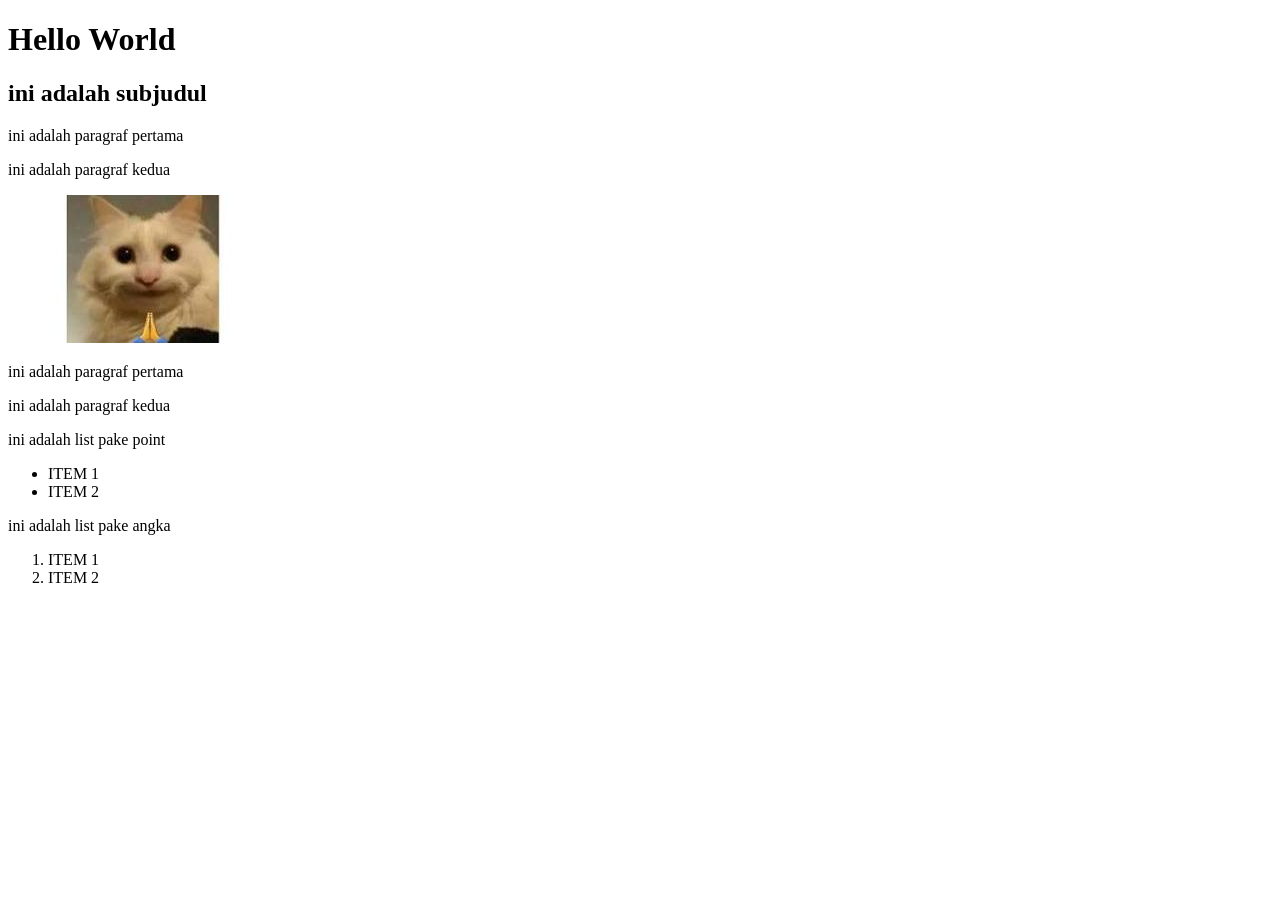
==== index.html @ c6818f0c "Tugas praktikum 1 PDW" ====
<!DOCTYPE html>
<html lang="en">

<head>
    <meta charset="UTF-8">
    <meta name="viewport" content="width=device-width, initial-scale=1.0">
    <title>Praktikum Pertemuan 2</title>
</head>

<body>
    <h1>Hello World</h1>
    <h2>ini adalah subjudul</h2>
    <p> ini adalah paragraf pertama</p>
    <p> ini adalah paragraf kedua</p>

    <img src="image.png" alt="error BANG">

    <p> ini adalah paragraf pertama</p>
    <p> ini adalah paragraf kedua</p>

    <p> ini adalah list pake point</p>
    <ul>
        <li> ITEM 1</li>
        <li> ITEM 2</li>
    </ul>

    <p> ini adalah list pake angka</p>
    <ol>
        <li> ITEM 1</li>
        <li> ITEM 2</li>

</body>

</html>
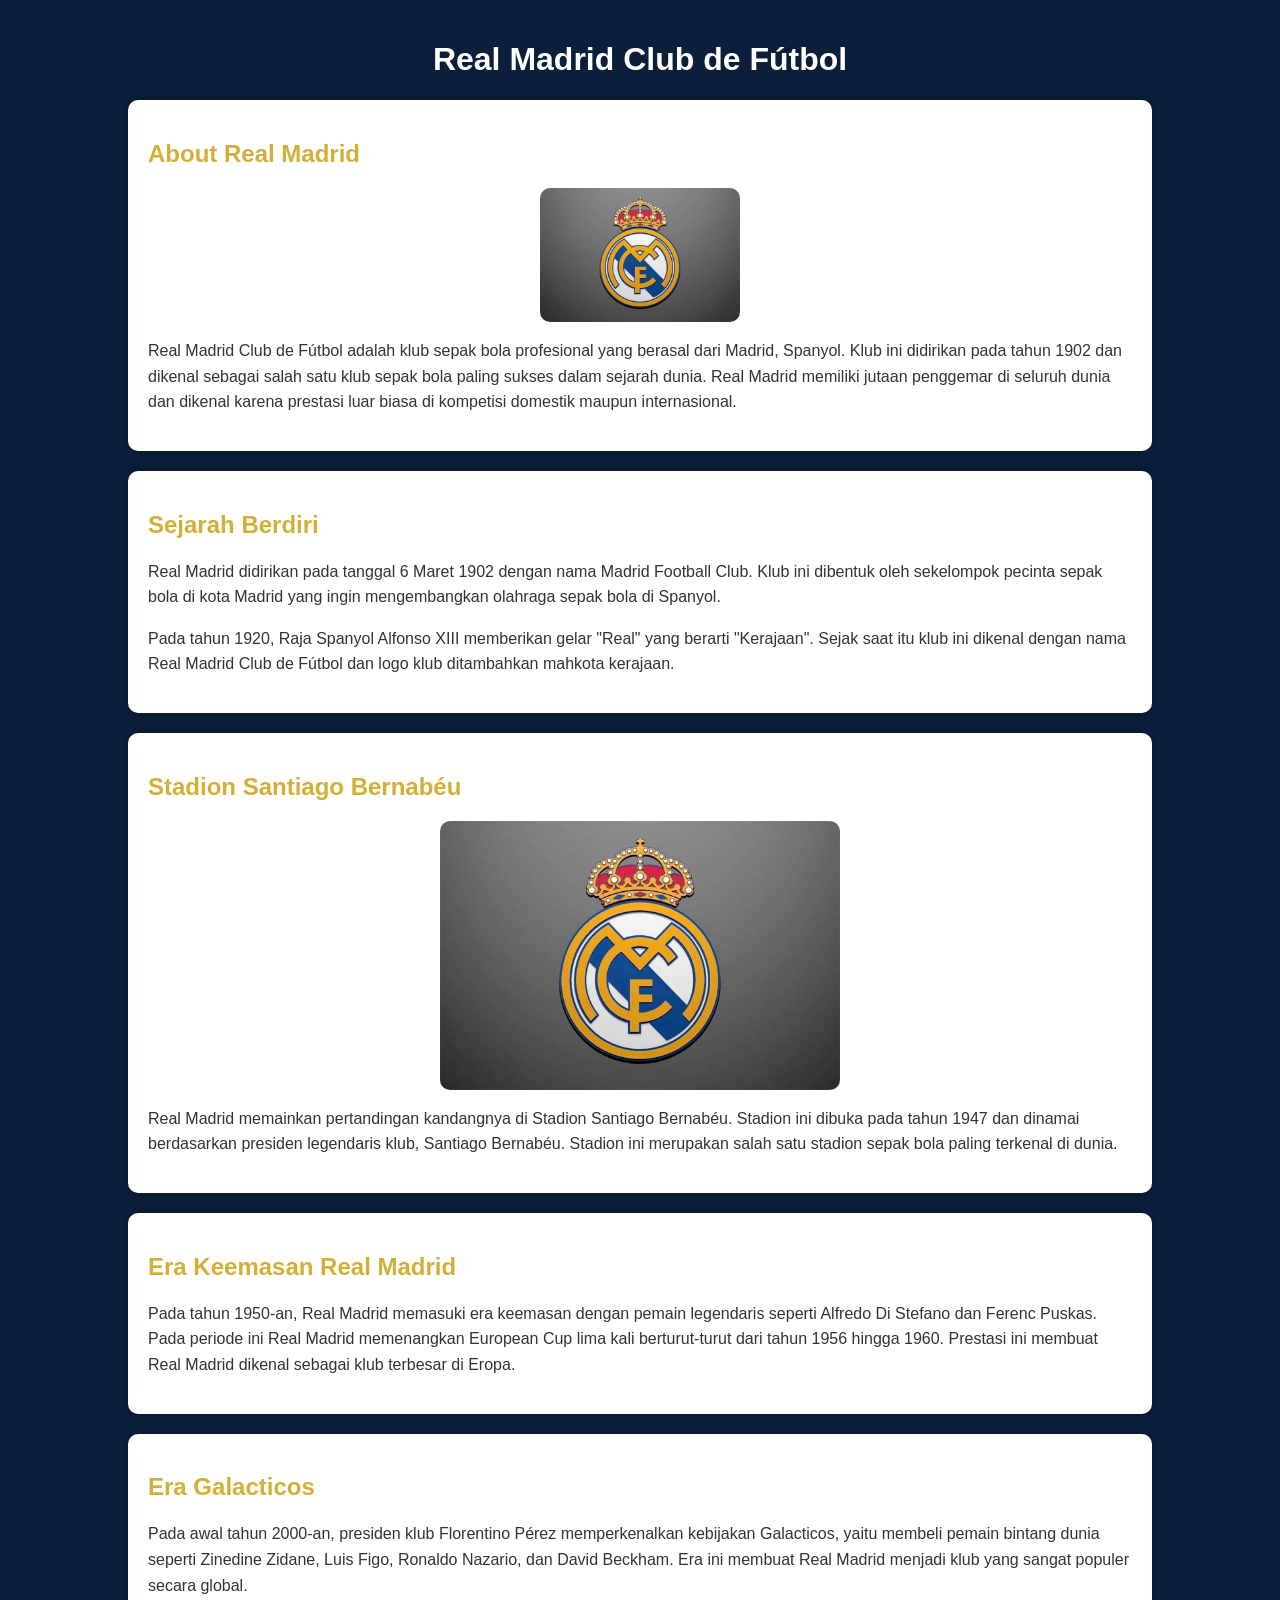
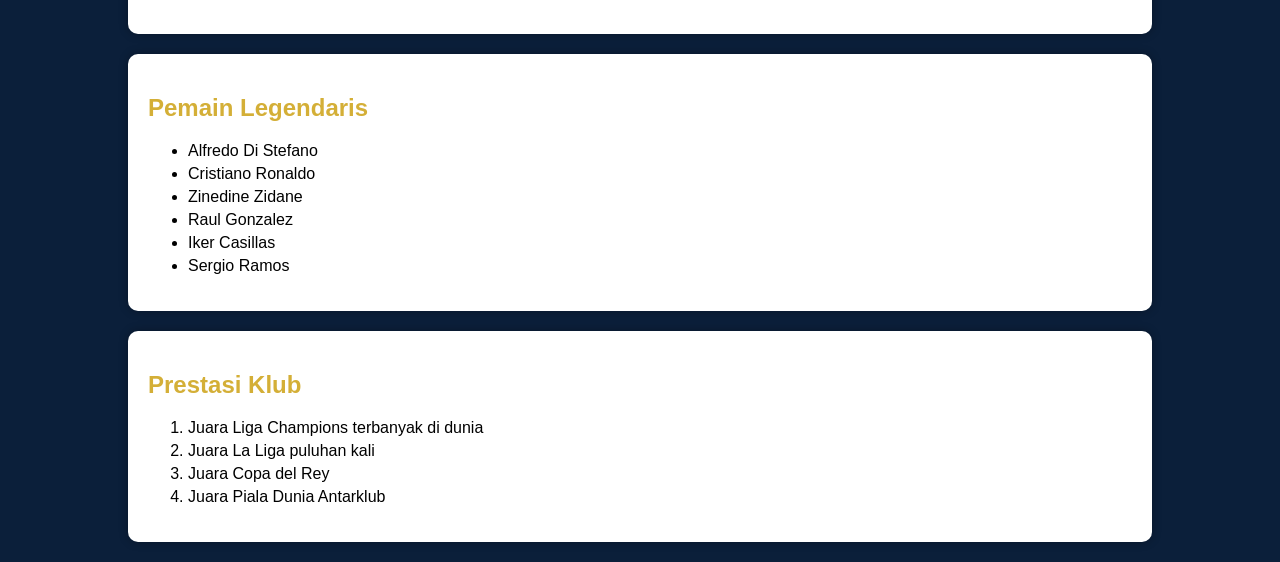
==== commit f733697a: "Tugas 2" ====
--- a/index.html
+++ b/index.html
@@ -4,30 +4,147 @@
 <head>
     <meta charset="UTF-8">
     <meta name="viewport" content="width=device-width, initial-scale=1.0">
-    <title>Praktikum Pertemuan 2</title>
+    <title>Real Madrid History</title>
+
+    <!-- External CSS -->
+    <link rel="stylesheet" href="style.css">
+
+    <!-- Internal CSS -->
+    <style>
+        h1 {
+            text-align: center;
+            color: white;
+        }
+
+        h2 {
+            color: #d4af37;
+        }
+
+        .section {
+            background: white;
+            padding: 20px;
+            margin-top: 20px;
+            border-radius: 10px;
+        }
+    </style>
 </head>
 
 <body>
-    <h1>Hello World</h1>
-    <h2>ini adalah subjudul</h2>
-    <p> ini adalah paragraf pertama</p>
-    <p> ini adalah paragraf kedua</p>
 
-    <img src="image.png" alt="error BANG">
+    <div class="container">
 
-    <p> ini adalah paragraf pertama</p>
-    <p> ini adalah paragraf kedua</p>
+        <!-- Inline CSS -->
+        <h1 style="font-family:Arial;">Real Madrid Club de Fútbol</h1>
 
-    <p> ini adalah list pake point</p>
-    <ul>
-        <li> ITEM 1</li>
-        <li> ITEM 2</li>
-    </ul>
+        <div class="section">
 
-    <p> ini adalah list pake angka</p>
-    <ol>
-        <li> ITEM 1</li>
-        <li> ITEM 2</li>
+            <h2>About Real Madrid</h2>
+
+            <img src="image.jpg" alt="Real Madrid Logo" width="200">
+
+            <p>
+                Real Madrid Club de Fútbol adalah klub sepak bola profesional yang berasal dari Madrid, Spanyol.
+                Klub ini didirikan pada tahun 1902 dan dikenal sebagai salah satu klub sepak bola paling sukses
+                dalam sejarah dunia. Real Madrid memiliki jutaan penggemar di seluruh dunia dan dikenal karena
+                prestasi luar biasa di kompetisi domestik maupun internasional.
+            </p>
+
+        </div>
+
+
+        <div class="section">
+
+            <h2>Sejarah Berdiri</h2>
+
+            <p>
+                Real Madrid didirikan pada tanggal 6 Maret 1902 dengan nama Madrid Football Club.
+                Klub ini dibentuk oleh sekelompok pecinta sepak bola di kota Madrid yang ingin
+                mengembangkan olahraga sepak bola di Spanyol.
+            </p>
+
+            <p>
+                Pada tahun 1920, Raja Spanyol Alfonso XIII memberikan gelar "Real" yang berarti
+                "Kerajaan". Sejak saat itu klub ini dikenal dengan nama Real Madrid Club de Fútbol
+                dan logo klub ditambahkan mahkota kerajaan.
+            </p>
+
+        </div>
+
+
+        <div class="section">
+
+            <h2>Stadion Santiago Bernabéu</h2>
+
+            <img src="image.jpg" alt="Bernabeu" width="400">
+
+            <p>
+                Real Madrid memainkan pertandingan kandangnya di Stadion Santiago Bernabéu.
+                Stadion ini dibuka pada tahun 1947 dan dinamai berdasarkan presiden legendaris
+                klub, Santiago Bernabéu. Stadion ini merupakan salah satu stadion sepak bola
+                paling terkenal di dunia.
+            </p>
+
+        </div>
+
+
+        <div class="section">
+
+            <h2>Era Keemasan Real Madrid</h2>
+
+            <p>
+                Pada tahun 1950-an, Real Madrid memasuki era keemasan dengan pemain legendaris
+                seperti Alfredo Di Stefano dan Ferenc Puskas. Pada periode ini Real Madrid
+                memenangkan European Cup lima kali berturut-turut dari tahun 1956 hingga 1960.
+                Prestasi ini membuat Real Madrid dikenal sebagai klub terbesar di Eropa.
+            </p>
+
+        </div>
+
+
+        <div class="section">
+
+            <h2>Era Galacticos</h2>
+
+            <p>
+                Pada awal tahun 2000-an, presiden klub Florentino Pérez memperkenalkan kebijakan
+                Galacticos, yaitu membeli pemain bintang dunia seperti Zinedine Zidane,
+                Luis Figo, Ronaldo Nazario, dan David Beckham. Era ini membuat Real Madrid
+                menjadi klub yang sangat populer secara global.
+            </p>
+
+        </div>
+
+
+        <div class="section">
+
+            <h2>Pemain Legendaris</h2>
+
+            <ul>
+                <li>Alfredo Di Stefano</li>
+                <li>Cristiano Ronaldo</li>
+                <li>Zinedine Zidane</li>
+                <li>Raul Gonzalez</li>
+                <li>Iker Casillas</li>
+                <li>Sergio Ramos</li>
+            </ul>
+
+        </div>
+
+
+        <div class="section">
+
+            <h2>Prestasi Klub</h2>
+
+            <ol>
+                <li>Juara Liga Champions terbanyak di dunia</li>
+                <li>Juara La Liga puluhan kali</li>
+                <li>Juara Copa del Rey</li>
+                <li>Juara Piala Dunia Antarklub</li>
+            </ol>
+
+        </div>
+
+    </div>
 
 </body>
 
--- a/style.css
+++ b/style.css
@@ -0,0 +1,30 @@
+body {
+    background: #0b1f3a;
+    font-family: Arial, sans-serif;
+    margin: 0;
+}
+
+.container {
+    width: 80%;
+    margin: auto;
+    padding: 20px;
+}
+
+.section {
+    box-shadow: 0 0 10px rgba(0, 0, 0, 0.3);
+}
+
+p {
+    line-height: 1.6;
+    color: #333;
+}
+
+img {
+    display: block;
+    margin: auto;
+    border-radius: 10px;
+}
+
+li {
+    margin: 5px 0;
+}
